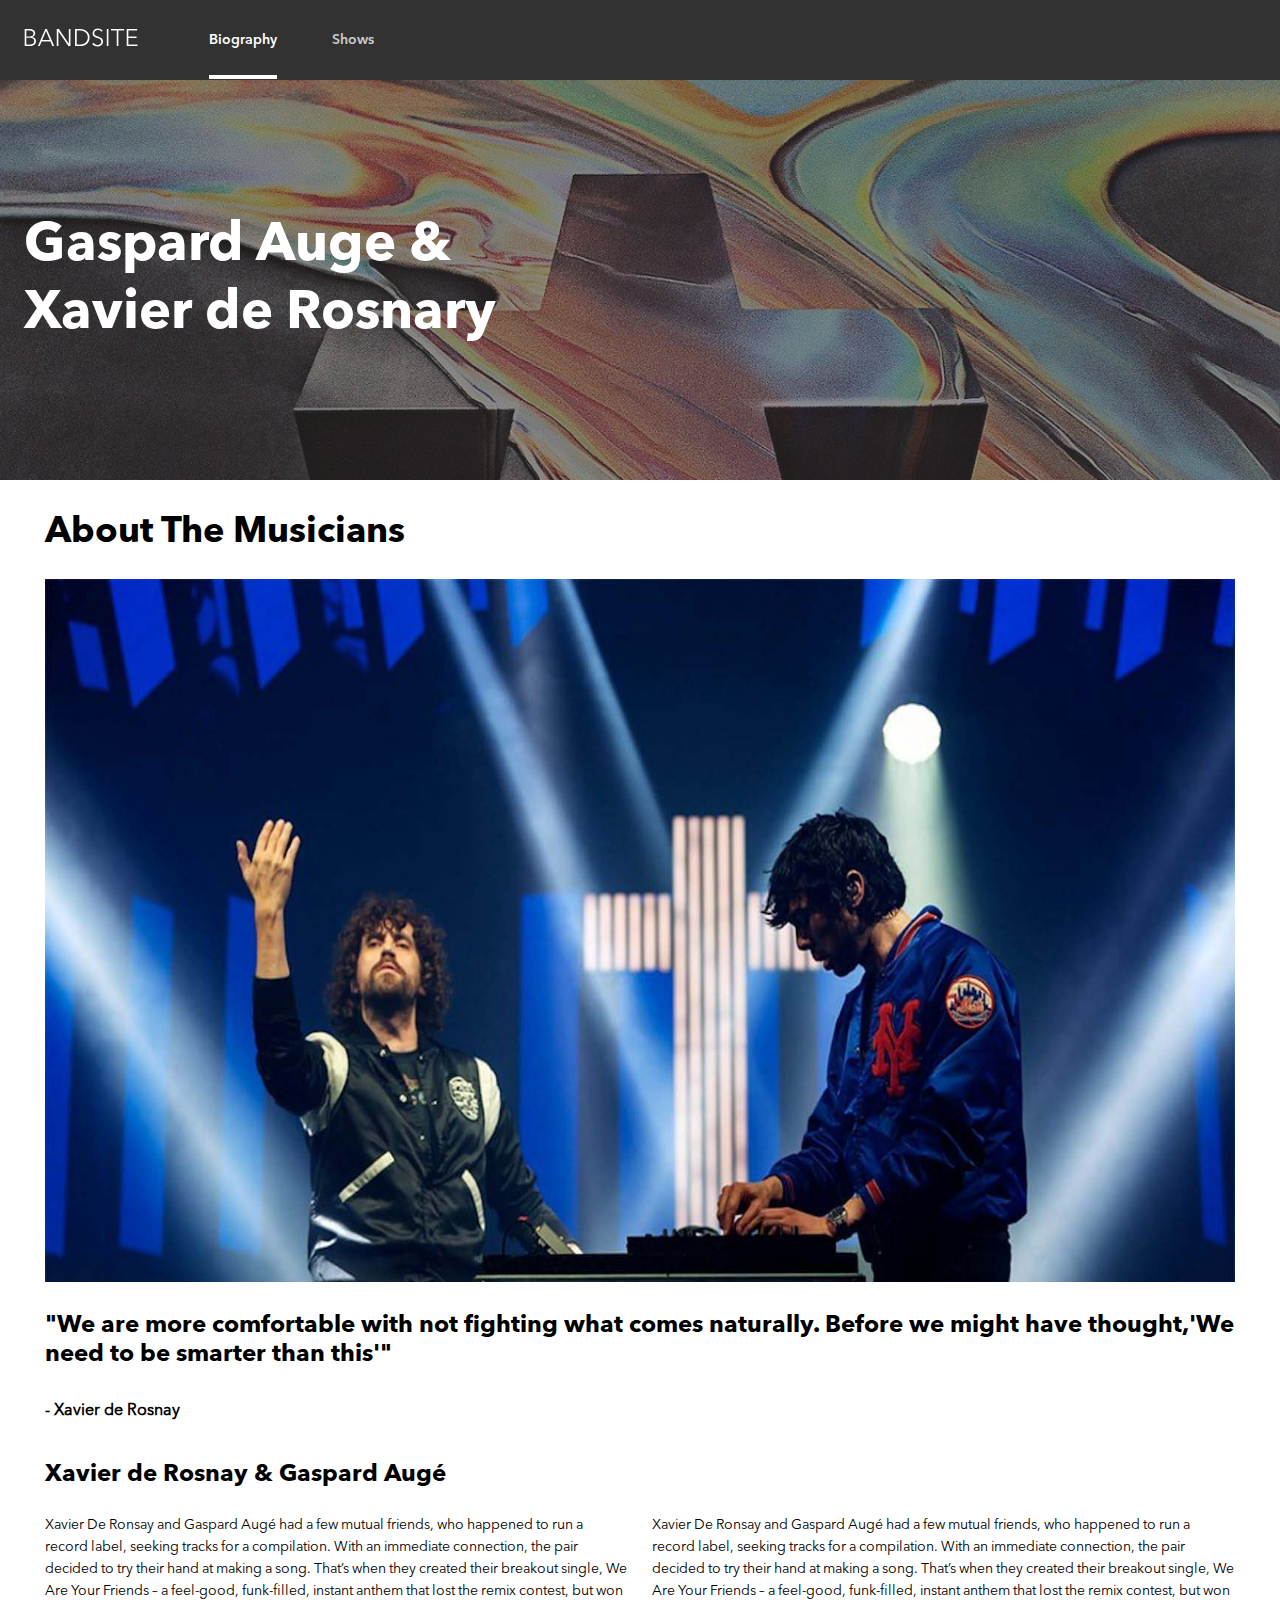
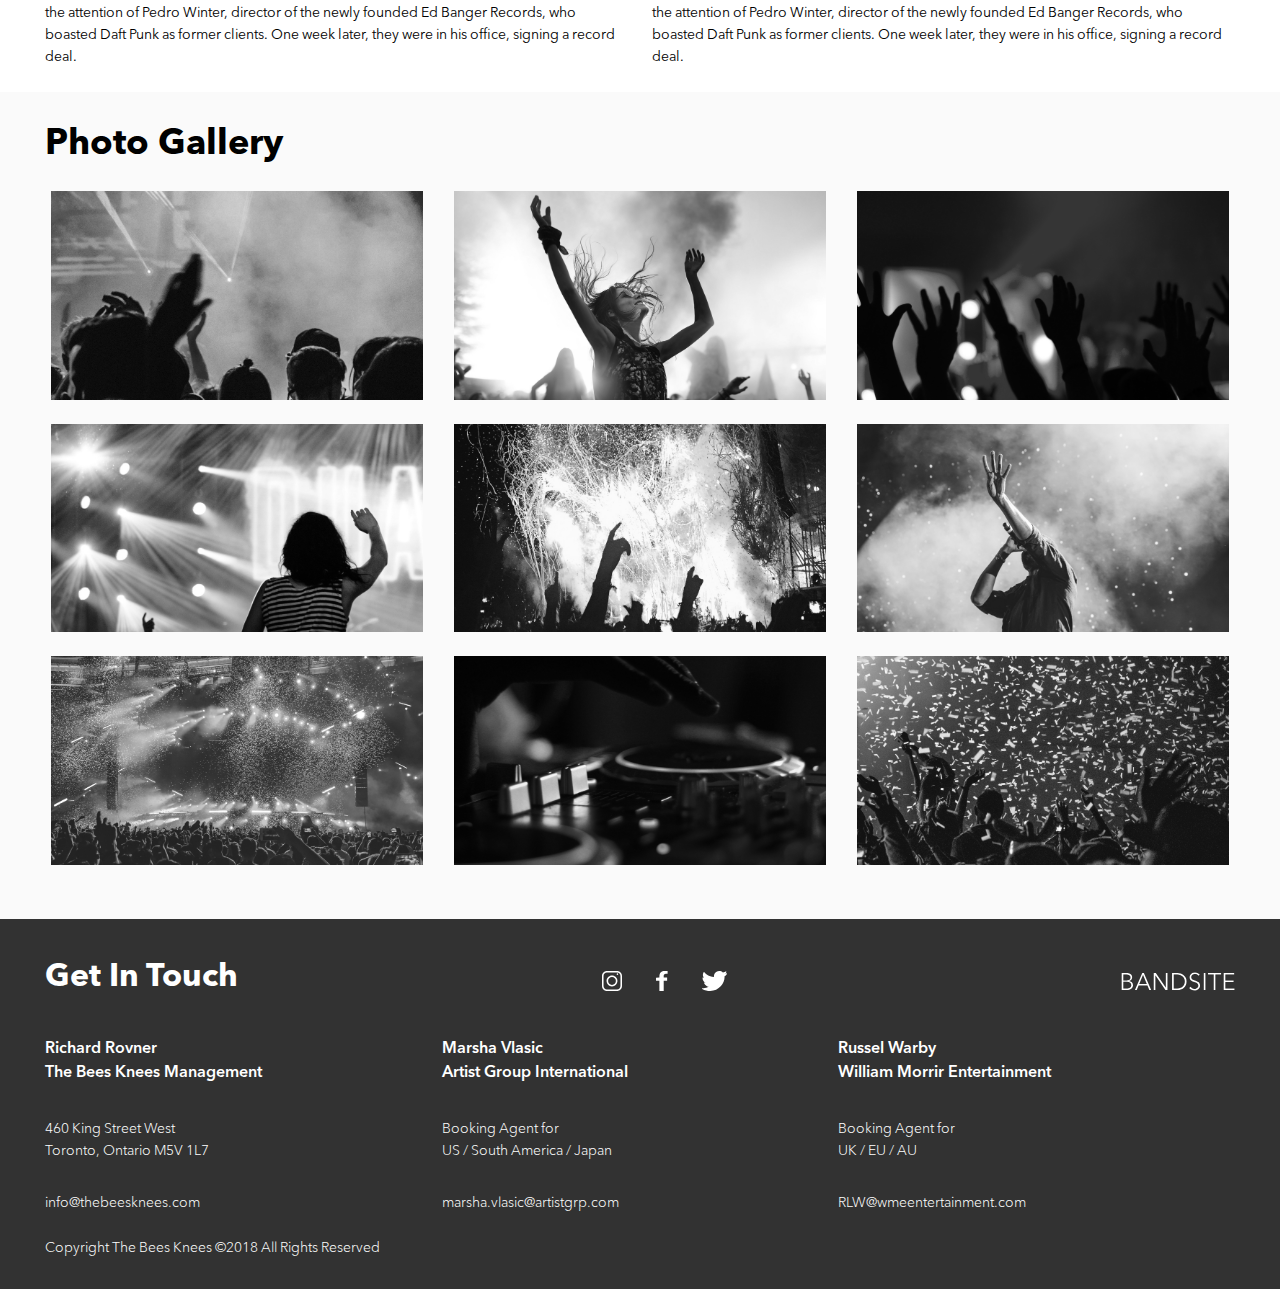
==== BandSite-Package-Sprint-2/index.html @ f749eb0c "re-organize project folder" ====
<!DOCTYPE html>
<html lang="en">

<head>
    <meta charset="UTF-8">
    <meta name="viewport" content="width=device-width, initial-scale=1.0">
    <link rel="stylesheet" href="./styles/main.css">
    <title>BANDSITE</title>
</head>

<body>

    <header>
        <div class="nav-bar">
            <div class="nav-bar__logo">
                <a href="index.html"><img src="./assets/logos/bandsite-logo.svg" alt="logo"></a>
            </div>

            <div class="nav-bar__menu">
                <ul class="nav-bar__list">
                    <li><a class="current" href="#">Biography</a></li>
                    <li><a href="#"><span class=nav-bar__list--grey>Shows</span></a></li>
                </ul>
            </div>
        </div>
    </header>

    <div class="hero">
        <div class="hero__text">
            <h2>Gaspard Auge & Xavier de Rosnary</h2>
        </div>
    </div>

    <article>
        <div class="article-container">
            <div class="article-container__title">
                <h2>About The Musicians</h2>
            </div>

            <div class="article-box">
                <div class="article-container__img">
                    <img src="./assets/images/concert-2-resize.jpg" alt="concert-2">
                </div>

                <div class="article-container__text">
                    <p>"We are more comfortable with not fighting what comes naturally. Before we might have thought,'We need to be smarter than this'"</p>
                </div>

                <div class="article-container__sign">
                    <p>- Xavier de Rosnay</p>
                </div>

                <div class="article-container__subtitle">
                    <p>Xavier de Rosnay & Gaspard Augé</p>
                </div>

                <div class="article-container2">
                    <div class="article-container__text1">
                        <p>Xavier De Ronsay and Gaspard Augé had a few mutual friends, who happened to run a record label, seeking tracks for a compilation. With an immediate connection, the pair decided to try their hand at making a song. That’s when they
                            created their breakout single, We Are Your Friends – a feel-good, funk-ﬁlled, instant anthem that lost the remix contest, but won the attention of Pedro Winter, director of the newly founded Ed Banger Records, who boasted Daft
                            Punk as former clients. One week later, they were in his ofﬁce, signing a record deal.
                        </p>
                    </div>

                    <div class="article-container__text2">
                        <p>Xavier De Ronsay and Gaspard Augé had a few mutual friends, who happened to run a record label, seeking tracks for a compilation. With an immediate connection, the pair decided to try their hand at making a song. That’s when they
                            created their breakout single, We Are Your Friends – a feel-good, funk-ﬁlled, instant anthem that lost the remix contest, but won the attention of Pedro Winter, director of the newly founded Ed Banger Records, who boasted Daft
                            Punk as former clients. One week later, they were in his ofﬁce, signing a record deal.
                        </p>
                    </div>
                </div>
            </div>
        </div>
    </article>

    <article class="photo-gallery">
        <div class="photo-gallery-container">
            <div class="photo-gallery__title">
                <h2>Photo Gallery</h2>
            </div>
            <div class="photo-gallery-container2">
                <img src="./assets/images/Photo-gallery-1.jpg" alt="1">
                <img src="./assets/images/Photo-gallery-2.jpg" alt="2">
                <img src="./assets/images/Photo-gallery-3.jpg" alt="3">
                <img src="./assets/images/Photo-gallery-4.jpg" alt="4">
                <img src="./assets/images/Photo-gallery-5.jpg" alt="5">
                <img src="./assets/images/Photo-gallery-6.jpg" alt="6">
                <img src="./assets/images/Photo-gallery-7.jpg" alt="7">
                <img src="./assets/images/Photo-gallery-8.jpg" alt="8">
                <div class="photo-gallery__img09">
                    <img src="./assets/images/Photo-gallery-9.jpg" alt="9">
                </div>
            </div>
        </div>
    </article>

    <footer>
        <div class="footer-container">
            <div class="footer-container1">
                <div class="footer-title">
                    <h1>Get In Touch</h1>
                </div>

                <div class="social-ico">
                    <img src="./assets/icons/SVG/Icon-instagram.svg" alt="instagram-icon">
                    <img src="./assets/icons/SVG/Icon-facebook.svg" alt="facebook-icon">
                    <img src="./assets/icons/SVG/Icon-twitter.svg" alt="twitter-icon">
                </div>

                <div class="footerLogo">
                    <img src="./assets/logos/bandsite-logo.svg" alt="logo">
                </div>
            </div>

            <div class="footer-container2">
                <div class="card">
                    <div class="card__name">
                        <h5>Richard Rovner</h5>
                        <h5>The Bees Knees Management</h5>
                    </div>
                    <div class="card__address">
                        <p>460 King Street West</p>
                        <p>Toronto, Ontario M5V 1L7</p>
                    </div>
                    <div class="email">
                        <a href="mailto:info@thebeesknees.com">info@thebeesknees.com</a>
                    </div>
                </div>

                <div class="card">
                    <div class="card__name">
                        <h5>Marsha Vlasic</h5>
                        <h5>Artist Group International</h5>
                    </div>
                    <div class="card__address">
                        <p>Booking Agent for</p>
                        <p>US / South America / Japan</p>
                    </div>
                    <div class="email">
                        <a href="mailto:marsha.vlasic@artistgrp.com">marsha.vlasic@artistgrp.com</a>
                    </div>
                </div>

                <div class="card">
                    <div class="card__name">
                        <h5>Russel Warby</h5>
                        <h5>William Morrir Entertainment</h5>
                    </div>
                    <div class="card__address">
                        <p>Booking Agent for</p>
                        <p>UK / EU / AU</p>
                    </div>
                    <div class="email">
                        <a href="mailto:RLW@wmeentertainment.com">RLW@wmeentertainment.com</a>
                    </div>
                </div>
            </div>

            <section class="copyright">
                <p>Copyright The Bees Knees &copy;2018 All Rights Reserved</p>
            </section>

        </div>
    </footer>

</body>

</html>
---- BandSite-Package-Sprint-2/styles/main.css ----
Html,
body {
  Margin: 0;
  padding: 0;
  Box-sizing: border-box;
}

*,
*:before,
*:after {
  Box-sizing: inherit;
}

p,
h1,
h2,
h3,
h5,
ul {
  padding: 0;
  margin: 0;
}

li {
  padding: 0;
  margin: 0;
  list-style-type: none;
}

.current {
  border-bottom: 4px solid #ffffff;
}

body {
  font-family: avenir next regular;
  font-size: 16px;
}

a {
  text-decoration: none;
  color: #ffffff;
  font-size: 0.8125rem;
  font-family: avenir next light;
}

@font-face {
  font-family: "avenir next regular";
  src: url("../assets/fonts/AvenirNextProLT/Linotype - AvenirNextLTPro-Regular.otf");
}

@font-face {
  font-family: "avenir next demi bold";
  src: url("../assets/fonts/AvenirNextProLT/Linotype - AvenirNextLTPro-Demi.otf");
}

@font-face {
  font-family: "avenir next bold";
  src: url("../assets/fonts/AvenirNextProLT/Linotype - AvenirNextLTPro-Bold.otf");
}

@font-face {
  font-family: "avenir next light";
  src: url("../assets/fonts/AvenirNextProLT/Linotype - AvenirNextLTPro-Light.otf");
}

.nav-bar {
  width: 100%;
  height: 5rem;
  background-color: #323232;
  display: -webkit-box;
  display: -ms-flexbox;
  display: flex;
  -webkit-box-orient: vertical;
  -webkit-box-direction: normal;
      -ms-flex-direction: column;
          flex-direction: column;
}

.nav-bar__logo {
  width: 100%;
  display: -webkit-box;
  display: -ms-flexbox;
  display: flex;
  -webkit-box-pack: center;
      -ms-flex-pack: center;
          justify-content: center;
  padding: 1rem;
}

.nav-bar__list {
  display: -webkit-box;
  display: -ms-flexbox;
  display: flex;
  -ms-flex-pack: distribute;
      justify-content: space-around;
}

.nav-bar__list--grey {
  color: #cccccb;
}

.nav-bar__list a {
  text-decoration: none;
  color: #ffffff;
  font-family: avenir next demi bold;
  font-size: 0.8125rem;
  padding-bottom: 0.4375rem;
  padding-left: 3.4375rem;
  padding-right: 3.4375rem;
}

@media (min-width: 768px) {
  .nav-bar {
    -webkit-box-orient: horizontal;
    -webkit-box-direction: normal;
        -ms-flex-direction: row;
            flex-direction: row;
  }
  .nav-bar__logo {
    width: auto;
    height: auto;
    -webkit-box-align: center;
        -ms-flex-align: center;
            align-items: center;
    padding-left: 1.5rem;
  }
  .nav-bar__menu {
    display: -webkit-box;
    display: -ms-flexbox;
    display: flex;
    -webkit-box-align: center;
        -ms-flex-align: center;
            align-items: center;
  }
  .nav-bar__list {
    -webkit-box-pack: justify;
        -ms-flex-pack: justify;
            justify-content: space-between;
  }
  .nav-bar__list a {
    padding-left: 0;
    padding-right: 0;
    margin-left: 3.4375rem;
    padding-bottom: 1.75rem;
    font-size: 0.875rem;
  }
}

@media (min-width: 1440px) {
  .nav-bar__logo {
    padding-left: 11.25rem;
  }
  .nav-bar__list a {
    margin-left: 3.5rem;
  }
}

.hero {
  height: 47vh;
  background: -webkit-gradient(linear, left top, left bottom, from(rgba(50, 50, 50, 0.5))), url(../../assets/images/concert-1.jpg) no-repeat;
  background: linear-gradient(rgba(50, 50, 50, 0.5)), url(../../assets/images/concert-1.jpg) no-repeat;
  background-size: cover;
  display: -webkit-box;
  display: -ms-flexbox;
  display: flex;
  -webkit-box-align: center;
      -ms-flex-align: center;
          align-items: center;
}

.hero__text {
  color: #ffffff;
  font-family: avenir next bold;
  width: 13.125rem;
  padding-left: 1rem;
  font-size: 0.875rem;
  line-height: 2rem;
}

@media (min-width: 768px) {
  .hero {
    height: 25rem;
  }
  .hero__text {
    width: 37.5rem;
    font-size: 2.25rem;
    font-family: avenir next bold;
    line-height: 4.25rem;
    padding-left: 1.5rem;
  }
}

@media (min-width: 1440px) {
  .hero {
    height: 41.875rem;
  }
  .hero__text {
    width: 43.75rem;
    padding-left: 11.25rem;
  }
}

.article-container {
  width: 90%;
  margin-left: auto;
  margin-right: auto;
}

.article-container__title {
  padding-top: 2rem;
}

.article-container__title h2 {
  font-size: 1.5rem;
  font-family: avenir next bold;
}

.article-container__img img {
  width: 100%;
  padding: 1.5rem 0;
}

.article-container__text {
  padding-bottom: 2rem;
  font-family: avenir next demi bold;
}

.article-container__sign {
  padding-bottom: 2.5rem;
  font-weight: bold;
  font-size: 0.8125rem;
}

.article-container__subtitle {
  font-size: 0.875rem;
  font-family: avenir next demi bold;
}

.article-container__text1 {
  font-size: 0.8125rem;
  padding: 1.5rem 0;
}

.article-container__text2 {
  font-size: 0.8125rem;
  padding-bottom: 2.5rem;
}

@media (min-width: 768px) {
  .article-container {
    width: 93%;
  }
  .article-container__title h2 {
    font-size: 2.25rem;
    font-family: avenir next bold;
  }
  .article-container__text p {
    font-size: 1.5rem;
    font-family: avenir next bold;
  }
  .article-container__sign {
    font-size: 1rem;
  }
  .article-container__subtitle {
    font-size: 1.5rem;
    font-family: avenir next bold;
  }
  .article-container__text1 {
    font-size: 0.875rem;
    line-height: 1.375rem;
    padding-right: 1.5rem;
  }
  .article-container__text2 {
    font-size: 0.875rem;
    padding: 1.5rem 0;
    line-height: 1.375rem;
  }
  .article-container2 {
    display: -webkit-box;
    display: -ms-flexbox;
    display: flex;
    -webkit-box-pack: space-evenly;
        -ms-flex-pack: space-evenly;
            justify-content: space-evenly;
  }
}

@media (min-width: 1440px) {
  .article-container {
    width: 75%;
  }
  .article-container__title {
    padding-top: 3rem;
  }
  .article-container__title h2 {
    font-size: 2.25rem;
    font-family: avenir next bold;
  }
  .article-container__img img {
    height: 34.375rem;
    padding: 3rem 0;
  }
  .article-container__text p {
    font-size: 1.5rem;
    font-family: avenir next bold;
    line-height: 2rem;
    padding-bottom: 2.5rem;
  }
  .article-container__sign {
    padding-bottom: 3.5rem;
  }
  .article-container__text1 {
    font-size: 0.875rem;
    line-height: 1.375rem;
    padding-right: 2.5rem;
    padding-top: 2rem;
    padding-bottom: 3rem;
  }
  .article-container__text2 {
    font-size: 0.875rem;
    line-height: 1.375rem;
    padding-top: 2rem;
    padding-bottom: 3rem;
  }
  .article-container .article-box {
    width: 81%;
    margin-left: auto;
    margin-right: auto;
  }
}

.photo-gallery {
  background-color: #fafafa;
}

.photo-gallery__title {
  padding-top: 2rem;
  padding-bottom: 1.5rem;
  font-family: avenir next bold;
}

.photo-gallery__img09 {
  padding-bottom: 1.5rem;
}

.photo-gallery-container {
  width: 90%;
  margin-left: auto;
  margin-right: auto;
}

.photo-gallery-container img {
  width: 100%;
  padding-bottom: 1rem;
  -webkit-filter: grayscale(100%);
          filter: grayscale(100%);
}

.photo-gallery-container img:hover {
  -webkit-filter: grayscale(0);
          filter: grayscale(0);
  border: 1px solid white;
}

@media (min-width: 768px) {
  .photo-gallery__title {
    font-size: 1.5rem;
    font-family: avenir next bold;
  }
  .photo-gallery img {
    width: 30vw;
    height: 30%;
    padding-bottom: 1.5rem;
    padding-right: 0.375rem;
    padding-left: 0.375rem;
  }
  .photo-gallery__img09 {
    width: 30vw;
    height: 30%;
  }
  .photo-gallery-container {
    width: 93%;
  }
  .photo-gallery-container2 {
    display: -webkit-box;
    display: -ms-flexbox;
    display: flex;
    -ms-flex-wrap: wrap;
        flex-wrap: wrap;
    -webkit-box-pack: justify;
        -ms-flex-pack: justify;
            justify-content: space-between;
  }
}

@media (min-width: 1440px) {
  .photo-gallery-container {
    width: 75%;
  }
  .photo-gallery__title {
    padding-top: 3rem;
    padding-bottom: 4rem;
    font-size: 1.5rem;
    font-family: avenir next bold;
  }
  .photo-gallery img {
    width: 24.4vw;
    padding-bottom: 1.5rem;
  }
  .photo-gallery__img09 {
    width: 24.4vw;
  }
  .photo-gallery-container2 {
    display: -webkit-box;
    display: -ms-flexbox;
    display: flex;
    -ms-flex-wrap: wrap;
        flex-wrap: wrap;
    -webkit-box-pack: justify;
        -ms-flex-pack: justify;
            justify-content: space-between;
  }
}

footer {
  width: 100%;
  background-color: #323232;
  color: #ffffff;
}

.footer-container {
  width: 90%;
  margin: 0 auto;
}

.footer-container p {
  font-size: 0.8125rem;
  font-family: avenir next light;
}

.footer-title {
  padding-top: 2.5rem;
  font-family: avenir next bold;
}

.social-ico {
  padding: 1.5625rem 0;
}

.social-ico img {
  padding-right: 1.875rem;
}

.card {
  width: 100%;
  height: 9.375rem;
  display: -webkit-box;
  display: -ms-flexbox;
  display: flex;
  -webkit-box-orient: vertical;
  -webkit-box-direction: normal;
      -ms-flex-direction: column;
          flex-direction: column;
  -webkit-box-pack: justify;
      -ms-flex-pack: justify;
          justify-content: space-between;
  line-height: 1.125rem;
  padding-bottom: 1.5625rem;
}

.card h5 {
  font-size: 0.875rem;
  line-height: 1.375rem;
  font-family: avenir next demi bold;
}

.copyright {
  width: 70%;
  padding-bottom: 1.875rem;
  line-height: 1.25rem;
}

.footerLogo {
  display: none;
}

@media (min-width: 768px) {
  .footer-container {
    width: 93%;
  }
  .footer-container p {
    font-size: 0.875rem;
    line-height: 1.375rem;
  }
  .footer-container a {
    font-size: 0.875rem;
  }
  .footer-container1 {
    display: -webkit-box;
    display: -ms-flexbox;
    display: flex;
    -webkit-box-pack: justify;
        -ms-flex-pack: justify;
            justify-content: space-between;
    padding-bottom: 2.5rem;
    -webkit-box-align: end;
        -ms-flex-align: end;
            align-items: flex-end;
  }
  .footer-container1 .footer-title {
    font-size: 1rem;
    font-family: avenir next bold;
  }
  .footer-container1 .social-ico {
    padding: 0 0.625rem;
  }
  .footer-container2 {
    display: -webkit-box;
    display: -ms-flexbox;
    display: flex;
    -webkit-box-pack: justify;
        -ms-flex-pack: justify;
            justify-content: space-between;
  }
  .footerLogo {
    display: block;
  }
  .card {
    height: 12.5rem;
  }
  .card h5 {
    font-size: 1rem;
    line-height: 1.5rem;
  }
}

@media (min-width: 1440px) {
  .footer-container {
    width: 75%;
  }
  .footer-container1 {
    -webkit-box-pack: start;
        -ms-flex-pack: start;
            justify-content: flex-start;
    padding-bottom: 2.5rem;
  }
  .footer-container1 .footerLogo {
    margin: 0 0 0 auto;
  }
  .footer-container1 .footer-title {
    padding-top: 3rem;
    padding-right: 100px;
    font-size: 1rem;
    font-family: avenir next bold;
  }
  .footer-container2 {
    display: -webkit-box;
    display: -ms-flexbox;
    display: flex;
    width: 80%;
  }
  .footer-container2 p {
    font-family: avenir next light;
  }
  .footer-container2 .card {
    height: 11.25rem;
  }
}

.sp-hero {
  height: 90vh;
  background: -webkit-gradient(linear, left top, left bottom, from(rgba(50, 50, 50, 0.5))), url(../../assets/images/showPageImg.jpg) no-repeat;
  background: linear-gradient(rgba(50, 50, 50, 0.5)), url(../../assets/images/showPageImg.jpg) no-repeat;
  background-size: cover;
  display: -webkit-box;
  display: -ms-flexbox;
  display: flex;
}

.sp-hero__text {
  color: #ffffff;
  font-family: avenir next bold;
  width: 13.125rem;
  padding-left: 1rem;
  font-size: 1rem;
  line-height: 2rem;
}

.sp-hero__text--title {
  font-family: avenir next regular;
  padding-top: 64px;
}

@media (min-width: 768px) {
  .sp-hero {
    height: 25rem;
  }
  .sp-hero__text {
    width: 37.5rem;
    font-size: 2.25rem;
    font-family: avenir next bold;
    line-height: 4.25rem;
    padding-left: 1.5rem;
  }
}

@media (min-width: 1440px) {
  .sp-hero {
    height: 41.875rem;
  }
  .sp-hero__text {
    width: 43.75rem;
    padding-left: 11.25rem;
  }
}

.show-tickets-container {
  width: 90%;
  margin: 0 auto;
}

.show-tickets-container .buy-tickets__shows {
  padding-top: 32px;
  padding-bottom: 40px;
  font-size: 2rem;
  font-family: avenir next bold;
}

.show-tickets-container .buy-tickets__date, .show-tickets-container .buy-tickets__name, .show-tickets-container .buy-tickets__location {
  padding-bottom: 16px;
  color: #AFAFAF;
  font-weight: 600;
}

.show-tickets-container .buy-tickets__date1 {
  padding-bottom: 24px;
  font-family: avenir next demi bold;
}

.show-tickets-container .buy-tickets__name1 {
  padding-bottom: 24px;
}

.show-tickets-container .buy-tickets__location1 {
  padding-bottom: 32px;
}

.show-tickets-container .buy-tickets__button {
  width: 100%;
  height: 48px;
  background-color: #323232;
  color: #ffffff;
  border: none;
  margin-bottom: 16px;
  border-radius: 10px;
  font-size: 1rem;
}
/*# sourceMappingURL=main.css.map */
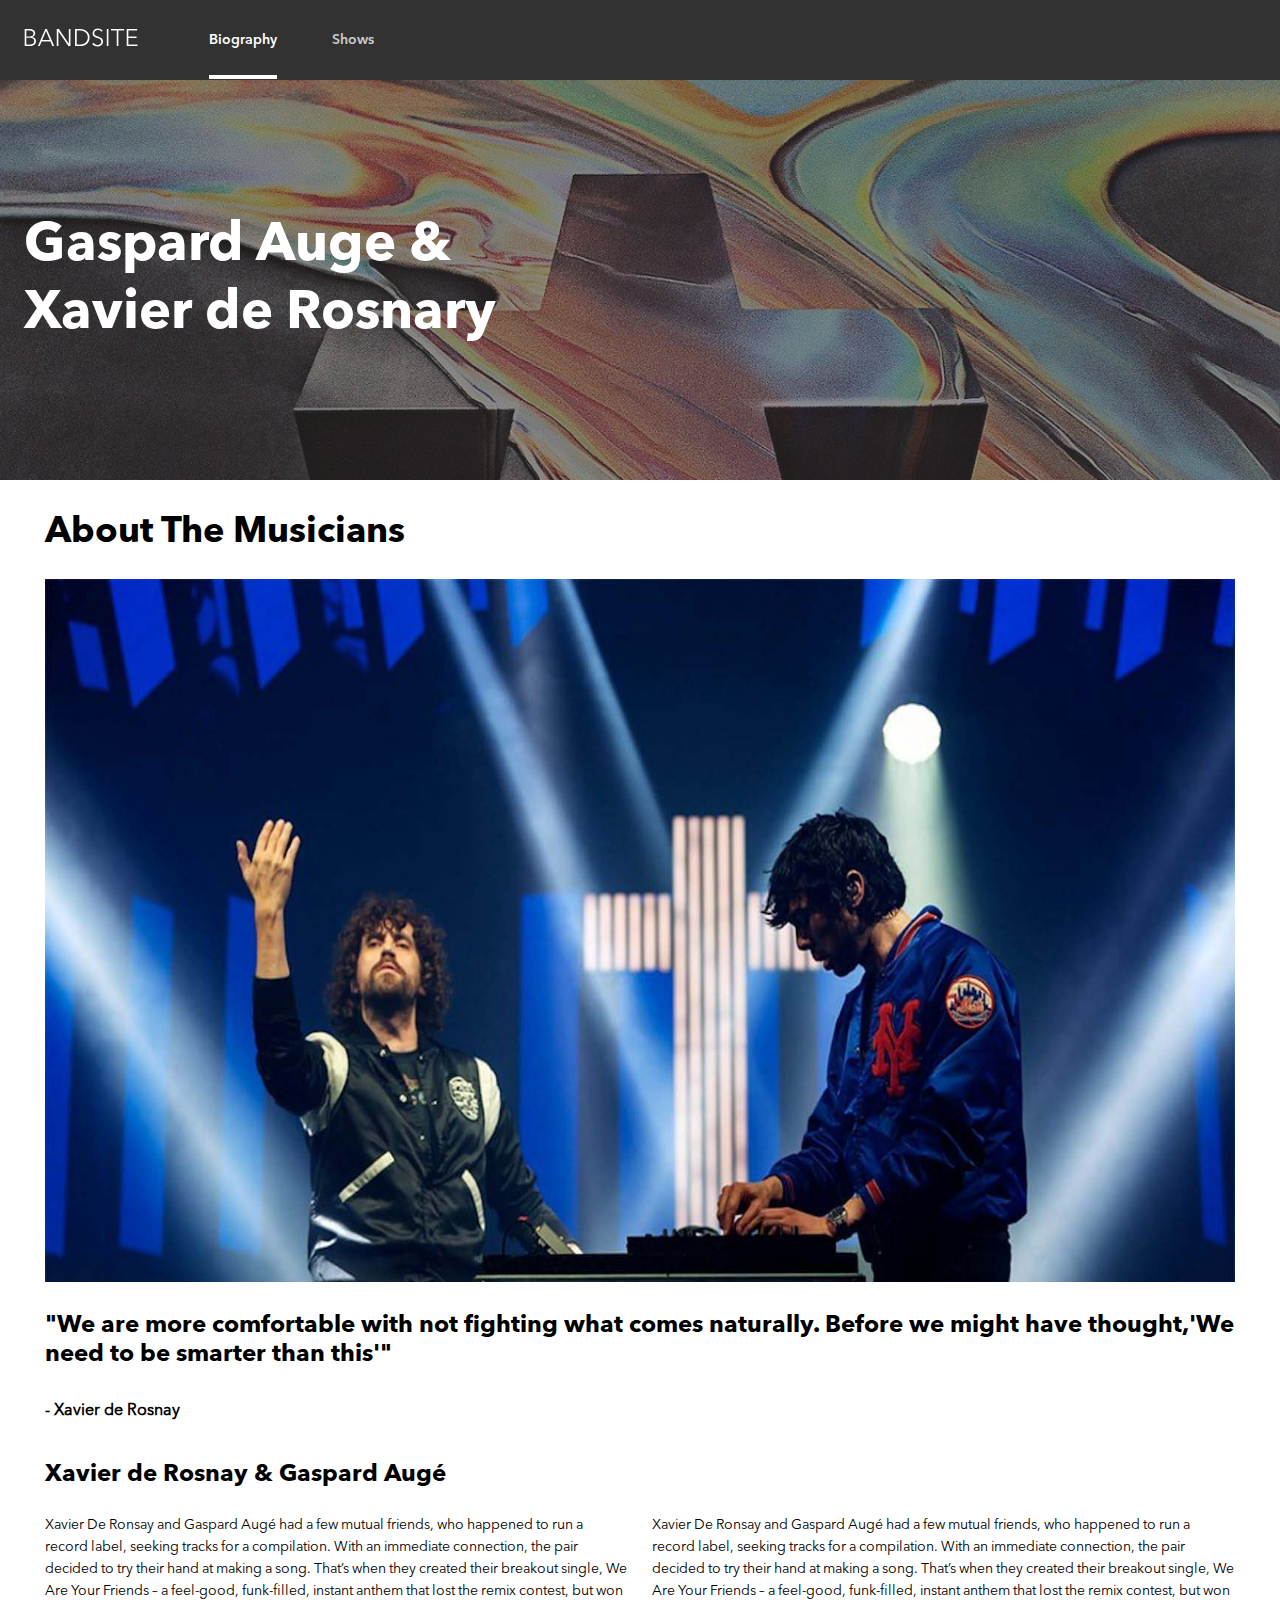
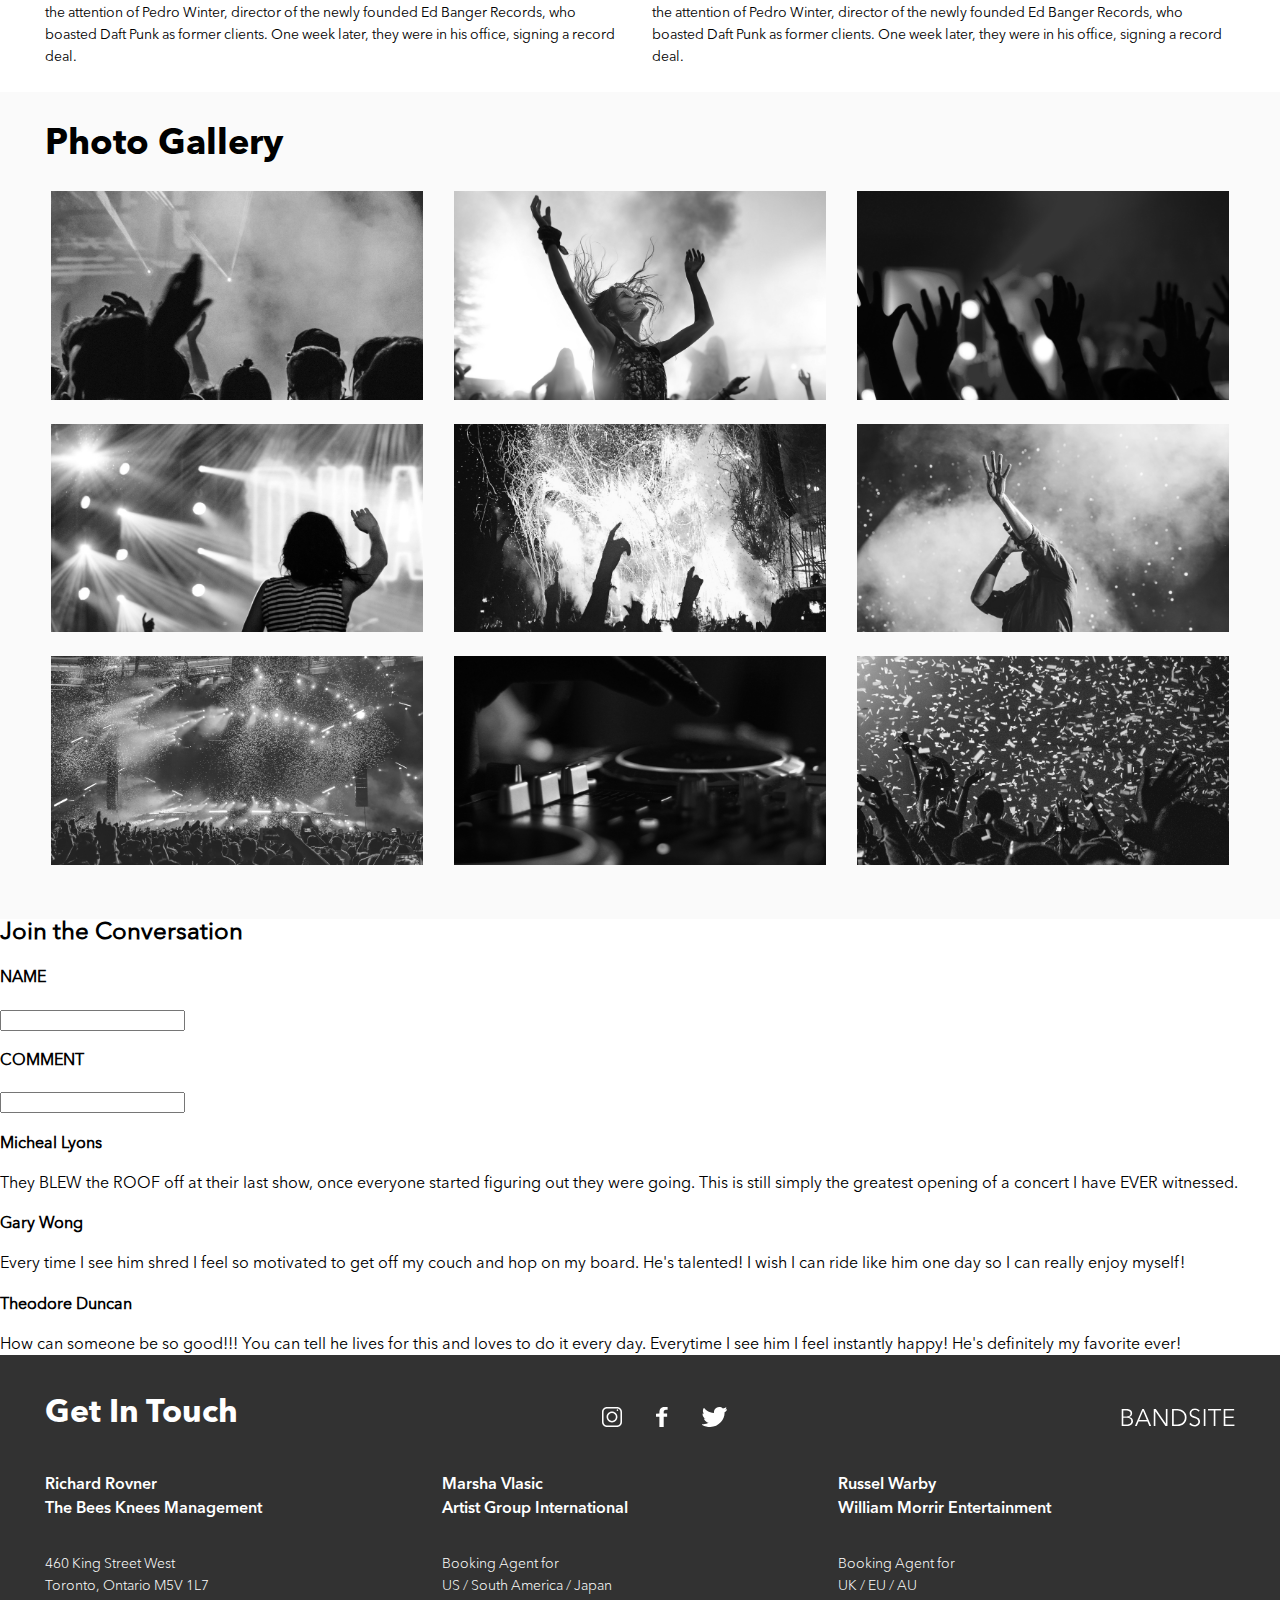
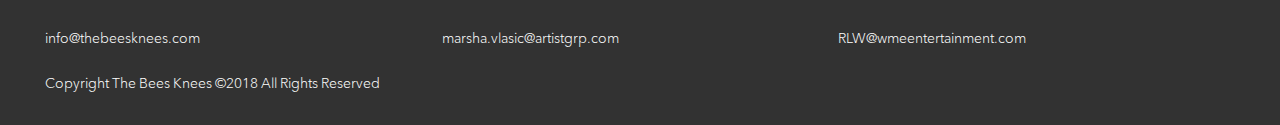
==== commit df31c42c: "javascript updates" ====
--- a/BandSite-Package-Sprint-2/index.html
+++ b/BandSite-Package-Sprint-2/index.html
@@ -94,6 +94,8 @@
         </div>
     </article>
 
+    <div class="comment"></div>
+
     <footer>
         <div class="footer-container">
             <div class="footer-container1">
@@ -163,6 +165,8 @@
         </div>
     </footer>
 
+    <script src="./scripts/buildBioPage.js"></script>
+
 </body>
 
 </html>--- a/BandSite-Package-Sprint-2/styles/main.css
+++ b/BandSite-Package-Sprint-2/styles/main.css
@@ -104,7 +104,7 @@
   color: #ffffff;
   font-family: avenir next demi bold;
   font-size: 0.8125rem;
-  padding-bottom: 0.4375rem;
+  padding-bottom: 0.1875rem;
   padding-left: 3.4375rem;
   padding-right: 3.4375rem;
 }
@@ -575,12 +575,17 @@
   display: -webkit-box;
   display: -ms-flexbox;
   display: flex;
+  -webkit-box-orient: vertical;
+  -webkit-box-direction: normal;
+      -ms-flex-direction: column;
+          flex-direction: column;
 }
 
 .sp-hero__text {
   color: #ffffff;
   font-family: avenir next bold;
   width: 13.125rem;
+  height: 30vh;
   padding-left: 1rem;
   font-size: 1rem;
   line-height: 2rem;
@@ -589,6 +594,12 @@
 .sp-hero__text--title {
   font-family: avenir next regular;
   padding-top: 64px;
+}
+
+.musicPlayer {
+  width: 80%;
+  margin: 0 auto;
+  height: 100px;
 }
 
 @media (min-width: 768px) {
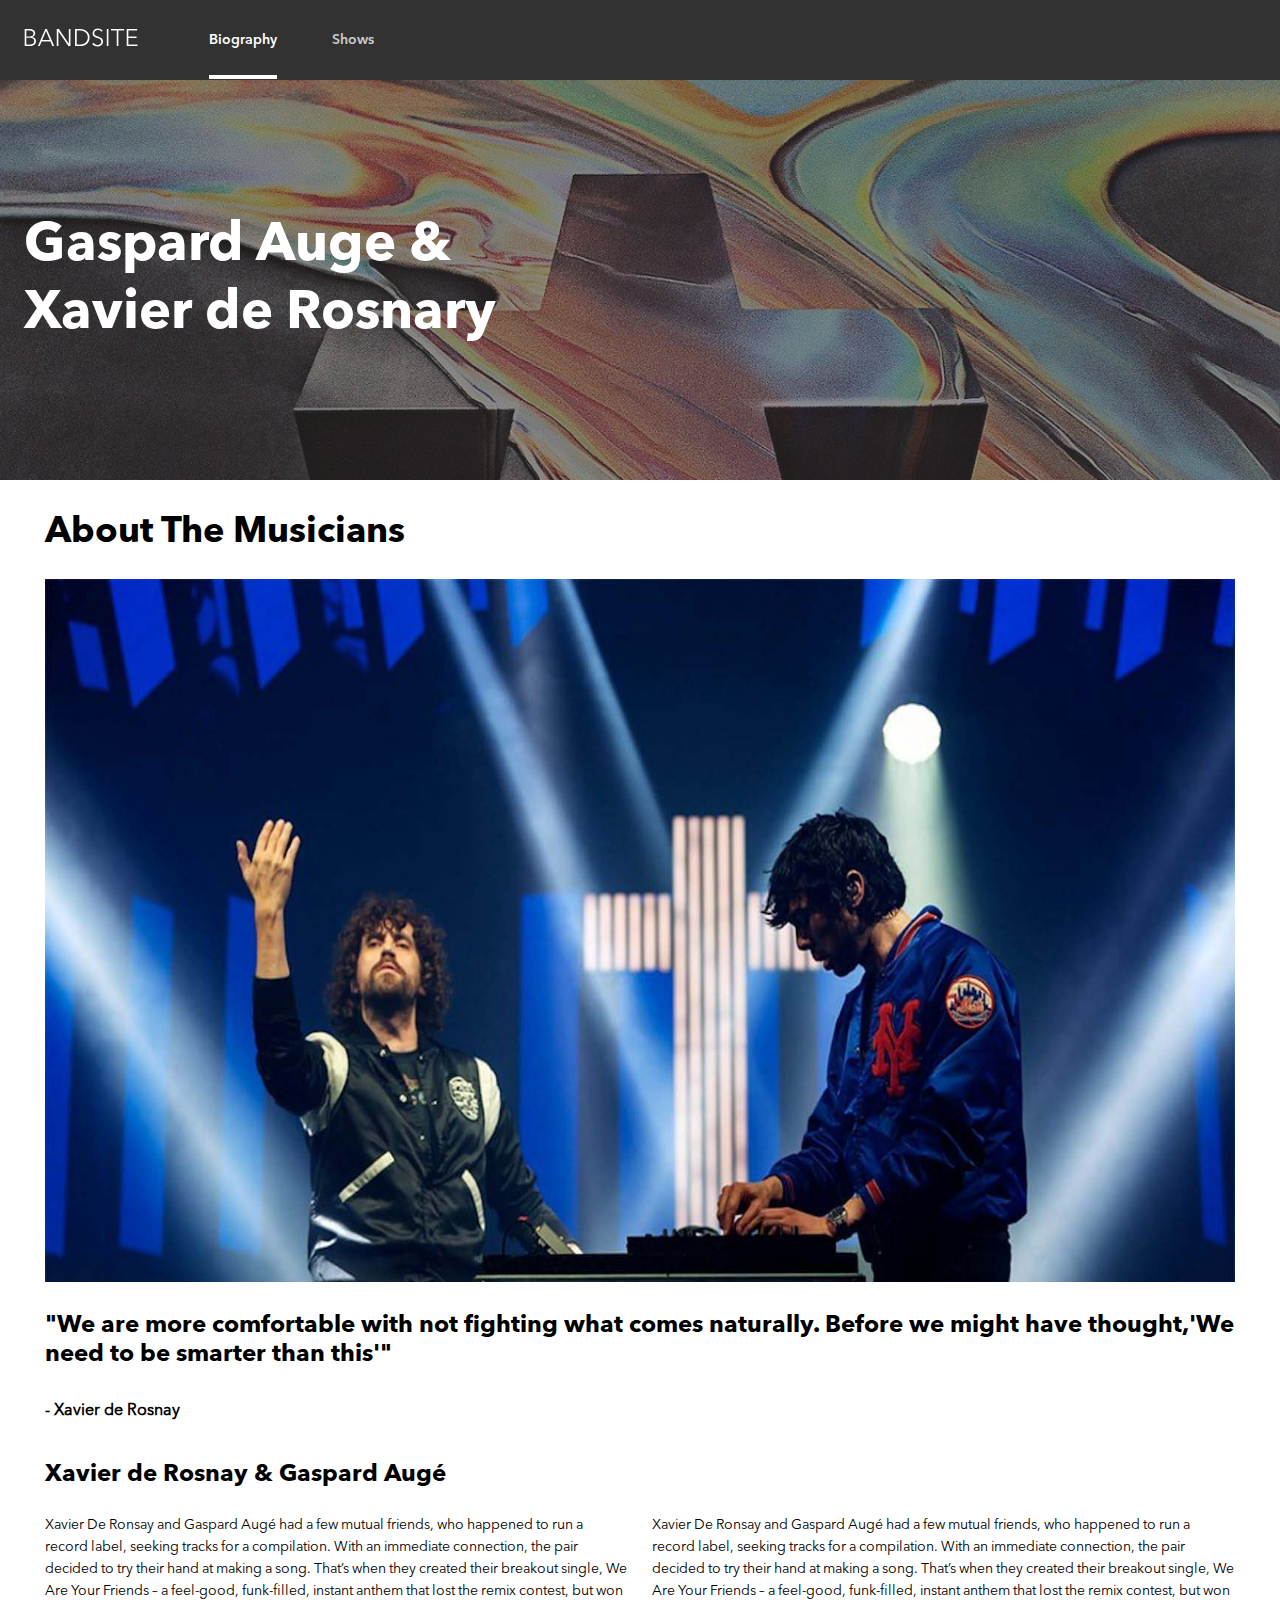
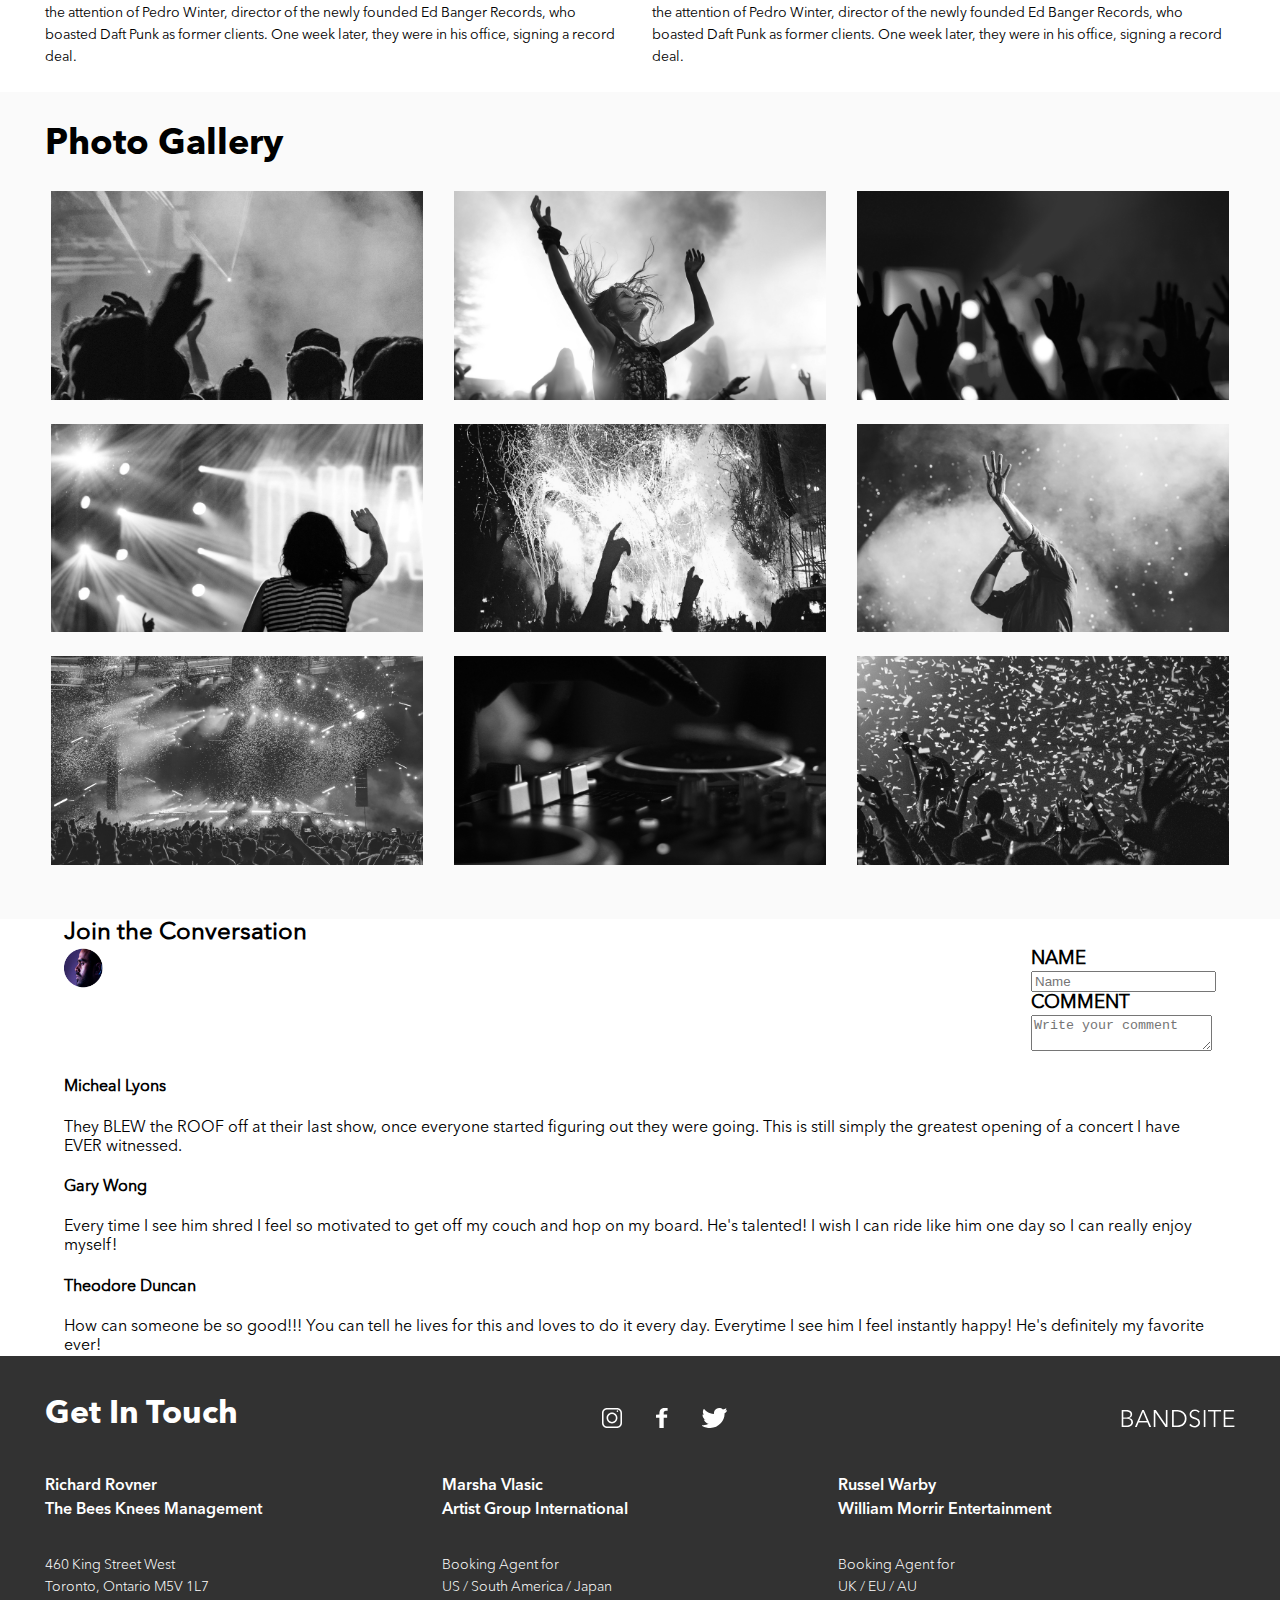
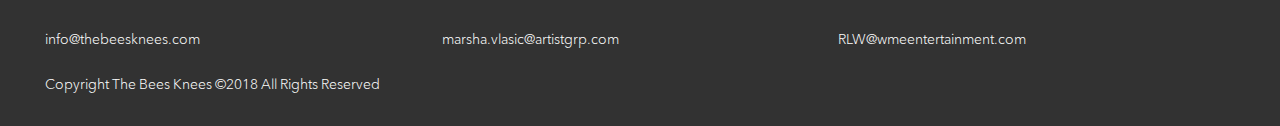
==== commit 9bbf5c96: "change landing page comment section first part to HTML format * add commentSection.scss * correct '_" ====
--- a/BandSite-Package-Sprint-2/index.html
+++ b/BandSite-Package-Sprint-2/index.html
@@ -94,7 +94,21 @@
         </div>
     </article>
 
-    <div class="comment"></div>
+    <div class="comment">
+        <h2>Join the Conversation</h2>
+        <div class="comment-container">
+            <div class="userImg">
+                <img src="./assets/images/userico.png" alt="userico">
+            </div>
+
+            <form class="liveCommentForm">
+                <h3>NAME</h3>
+                <input type="text" id="liveCommentForm-name-input" class="liveCommentForm__name" placeholder="Name" name="Name" />
+                <h3>COMMENT</h3>
+                <textarea type="text" id="liveCommentForm-input" class="liveCommentForm__input" placeholder="Write your comment"></textarea>
+            </form>
+        </div>
+    </div>
 
     <footer>
         <div class="footer-container">
--- a/BandSite-Package-Sprint-2/styles/main.css
+++ b/BandSite-Package-Sprint-2/styles/main.css
@@ -420,6 +420,24 @@
         -ms-flex-pack: justify;
             justify-content: space-between;
   }
+}
+
+.comment {
+  width: 90%;
+  margin: 0 auto;
+}
+
+.comment .userImg img {
+  width: 40px;
+}
+
+.comment .comment-container {
+  display: -webkit-box;
+  display: -ms-flexbox;
+  display: flex;
+  -webkit-box-pack: justify;
+      -ms-flex-pack: justify;
+          justify-content: space-between;
 }
 
 footer {
@@ -568,50 +586,57 @@
 }
 
 .sp-hero {
-  height: 90vh;
+  height: 472px;
   background: -webkit-gradient(linear, left top, left bottom, from(rgba(50, 50, 50, 0.5))), url(../../assets/images/showPageImg.jpg) no-repeat;
   background: linear-gradient(rgba(50, 50, 50, 0.5)), url(../../assets/images/showPageImg.jpg) no-repeat;
   background-size: cover;
   display: -webkit-box;
   display: -ms-flexbox;
   display: flex;
-  -webkit-box-orient: vertical;
-  -webkit-box-direction: normal;
-      -ms-flex-direction: column;
-          flex-direction: column;
+  position: relative;
 }
 
 .sp-hero__text {
   color: #ffffff;
   font-family: avenir next bold;
-  width: 13.125rem;
-  height: 30vh;
+  width: 333px;
+  height: 200px;
   padding-left: 1rem;
-  font-size: 1rem;
-  line-height: 2rem;
+  font-size: 24px;
+  line-height: 32px;
 }
 
 .sp-hero__text--title {
   font-family: avenir next regular;
   padding-top: 64px;
+  font-size: 16px;
+  margin: 0;
 }
 
 .musicPlayer {
   width: 80%;
-  margin: 0 auto;
-  height: 100px;
+  position: absolute;
+  bottom: -15px;
+  left: 10%;
+  margin: 64px 0;
 }
 
 @media (min-width: 768px) {
   .sp-hero {
-    height: 25rem;
+    height: 670px;
   }
   .sp-hero__text {
-    width: 37.5rem;
-    font-size: 2.25rem;
-    font-family: avenir next bold;
-    line-height: 4.25rem;
+    width: 600px;
+    font-size: 2.5rem;
+    font-family: avenir next bold;
+    line-height: 100px;
     padding-left: 1.5rem;
+  }
+  .musicPlayer {
+    width: 50%;
+    position: absolute;
+    bottom: -5px;
+    left: 24px;
   }
 }
 
@@ -666,4 +691,114 @@
   border-radius: 10px;
   font-size: 1rem;
 }
+
+.show-tickets {
+  width: 90%;
+  height: 2320px;
+  margin: 0 auto;
+}
+
+.show-tickets .showCard {
+  padding-bottom: 5px;
+  border-bottom: 1px solid #AFAFAF;
+}
+
+.show-tickets .showCard__dateTitle {
+  padding-top: 30px;
+}
+
+.show-tickets h1 {
+  padding-top: 32px;
+  padding-bottom: 10px;
+  font-family: avenir next bold;
+}
+
+.show-tickets h3 {
+  padding-bottom: 24px;
+}
+
+.show-tickets h4 {
+  color: #AFAFAF;
+  margin: 0;
+  padding-bottom: 16px;
+}
+
+.show-tickets p {
+  padding-bottom: 32px;
+}
+
+.show-tickets button {
+  color: white;
+  background: black;
+  border: none;
+  width: 100%;
+  font-size: 1rem;
+  margin-bottom: 16px;
+  padding: 20px 0;
+  border-radius: 10px;
+}
+
+.show-tickets .tbltDateTitle,
+.show-tickets .tbltVenueTitle,
+.show-tickets .tbltLocationTitle {
+  display: none;
+}
+
+@media (min-width: 768px) {
+  .show-tickets {
+    width: 93.75%;
+    height: 770px;
+  }
+  .show-tickets .tbltTitleContainer {
+    display: -webkit-box;
+    display: -ms-flexbox;
+    display: flex;
+  }
+  .show-tickets .tbltTitleContainer h3 {
+    padding-bottom: 0;
+    padding-top: 24px;
+    color: #AFAFAF;
+  }
+  .show-tickets .tbltTitleContainer .tbltDateTitle,
+  .show-tickets .tbltTitleContainer .tbltVenueTitle,
+  .show-tickets .tbltTitleContainer .tbltLocationTitle {
+    display: -webkit-box;
+    display: -ms-flexbox;
+    display: flex;
+    width: 25%;
+  }
+  .show-tickets .showCard {
+    height: 100px;
+    display: -webkit-box;
+    display: -ms-flexbox;
+    display: flex;
+    -webkit-box-pack: justify;
+        -ms-flex-pack: justify;
+            justify-content: space-between;
+    text-align: left;
+    -webkit-box-align: center;
+        -ms-flex-align: center;
+            align-items: center;
+  }
+  .show-tickets .showCard__date, .show-tickets .showCard__venue, .show-tickets .showCard__location {
+    width: 25%;
+    text-align: left;
+  }
+  .show-tickets .showCard h3 {
+    padding-bottom: 0;
+  }
+  .show-tickets .showCard h4 {
+    display: none;
+  }
+  .show-tickets .showCard p {
+    padding-bottom: 0;
+  }
+  .show-tickets .showCard button {
+    width: 25%;
+    font-size: 1rem;
+    margin-bottom: 0;
+    padding: 20px 0;
+    border-radius: 10px;
+  }
+}
 /*# sourceMappingURL=main.css.map */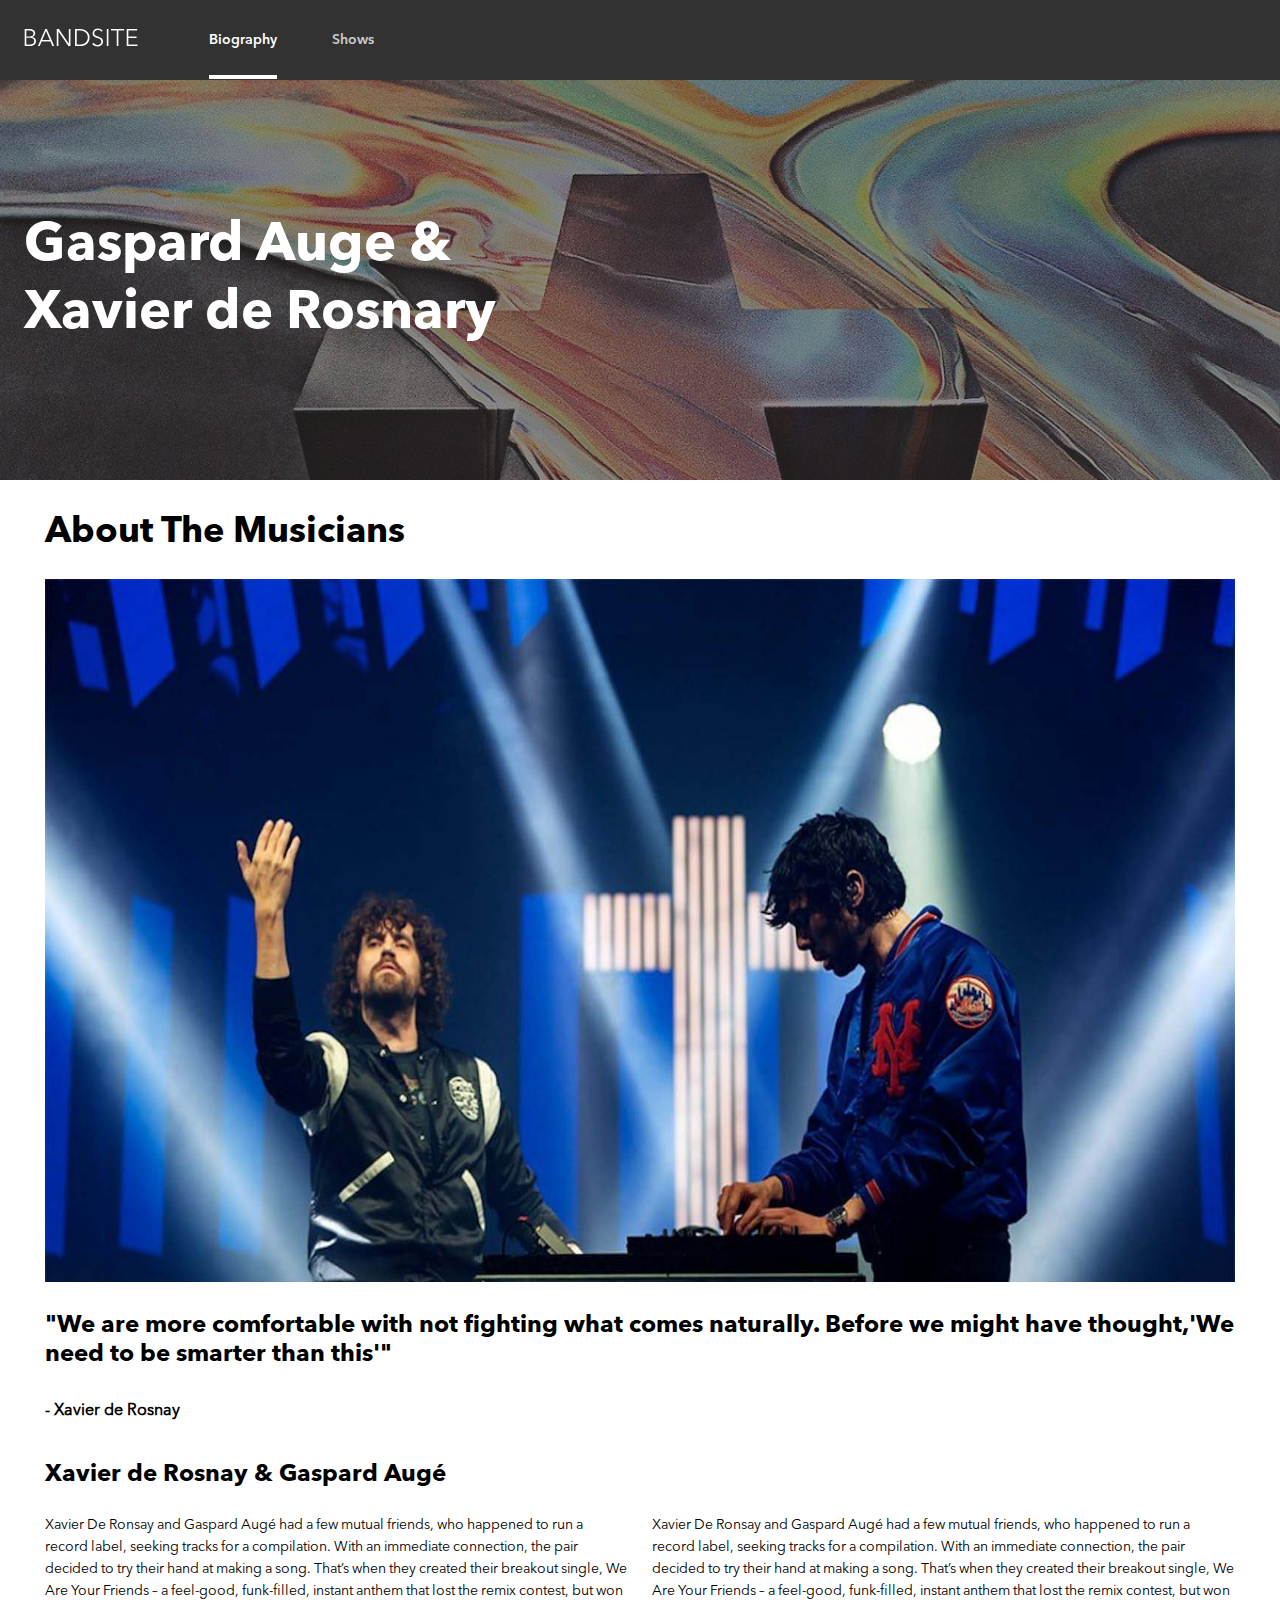
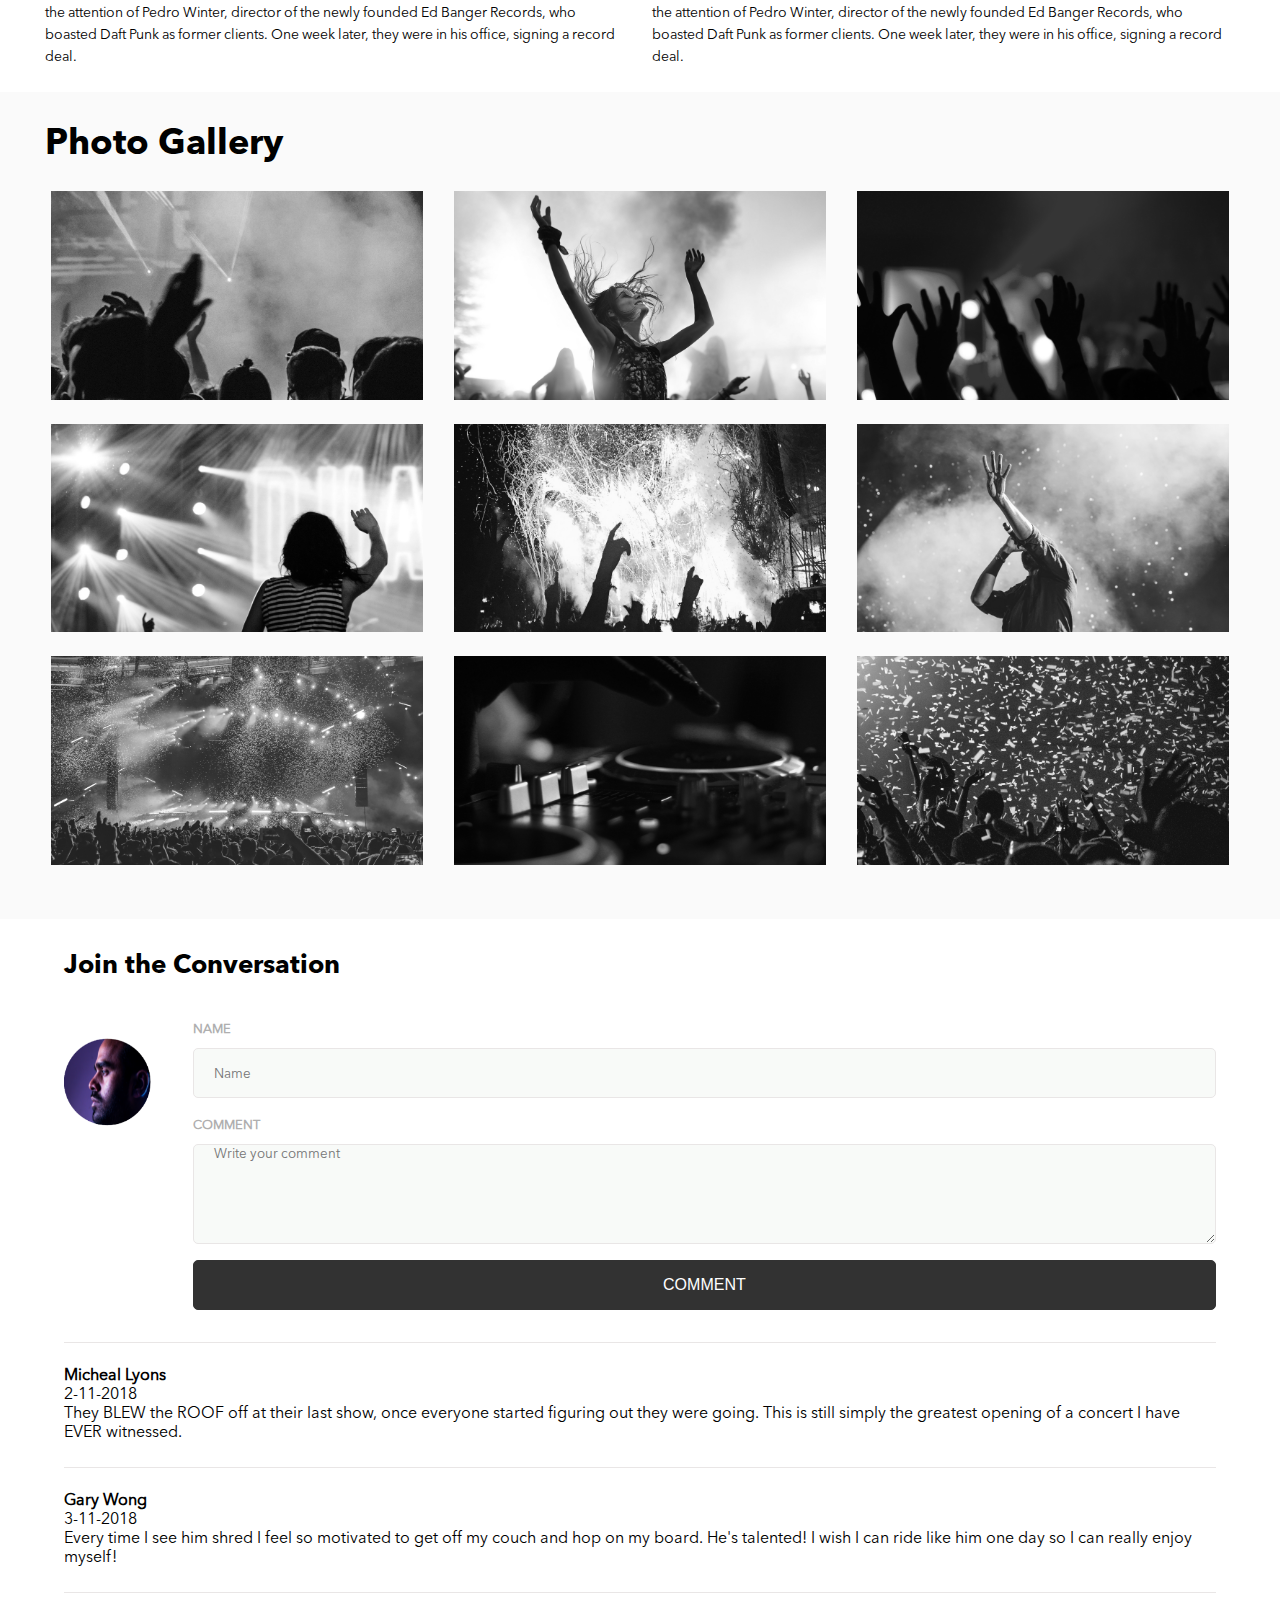
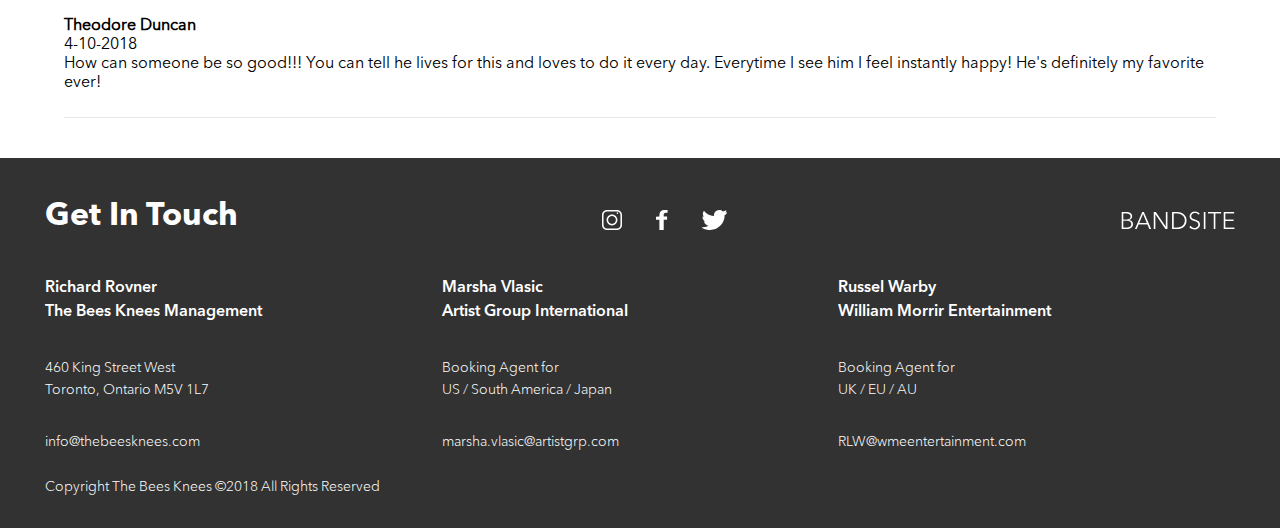
==== commit fb0e4129: "20200430 updates" ====
--- a/BandSite-Package-Sprint-2/index.html
+++ b/BandSite-Package-Sprint-2/index.html
@@ -95,20 +95,30 @@
     </article>
 
     <div class="comment">
-        <h2>Join the Conversation</h2>
+        <h2 class="comment__title">Join the Conversation</h2>
         <div class="comment-container">
             <div class="userImg">
                 <img src="./assets/images/userico.png" alt="userico">
             </div>
 
             <form class="liveCommentForm">
-                <h3>NAME</h3>
-                <input type="text" id="liveCommentForm-name-input" class="liveCommentForm__name" placeholder="Name" name="Name" />
-                <h3>COMMENT</h3>
-                <textarea type="text" id="liveCommentForm-input" class="liveCommentForm__input" placeholder="Write your comment"></textarea>
+                <h3 class="liveCommentForm__name">NAME</h3>
+
+                <input type="text" id="liveCommentForm-name-input" class="liveCommentForm__nameInput" placeholder="Name" name="userName" />
+
+                <h3 class="liveCommentForm__comment">COMMENT</h3>
+
+                <textarea type="text" id="liveCommentForm-input" class="liveCommentForm__input" placeholder="Write your comment" name="userComments"></textarea>
+
+                <div class="liveCommentForm__submit">
+                    <button type="submit">COMMENT</button>
+                </div>
+
             </form>
         </div>
     </div>
+
+    <div class="commentList"></div>
 
     <footer>
         <div class="footer-container">
--- a/BandSite-Package-Sprint-2/styles/main.css
+++ b/BandSite-Package-Sprint-2/styles/main.css
@@ -15,6 +15,7 @@
 h1,
 h2,
 h3,
+h4,
 h5,
 ul {
   padding: 0;
@@ -425,10 +426,14 @@
 .comment {
   width: 90%;
   margin: 0 auto;
-}
-
-.comment .userImg img {
-  width: 40px;
+  border-bottom: 1px solid #e9e6e6;
+}
+
+.comment__title {
+  font-size: 26px;
+  font-family: avenir next bold;
+  padding-top: 32px;
+  padding-bottom: 40px;
 }
 
 .comment .comment-container {
@@ -438,6 +443,119 @@
   -webkit-box-pack: justify;
       -ms-flex-pack: justify;
           justify-content: space-between;
+}
+
+.comment .comment-container .userImg img {
+  width: 70%;
+  padding-top: 15px;
+}
+
+.comment .liveCommentForm {
+  width: 100%;
+}
+
+.comment .liveCommentForm__name {
+  font-size: 0.8rem;
+  color: #AFAFAF;
+  padding-bottom: 10px;
+}
+
+.comment .liveCommentForm__nameInput {
+  width: 100%;
+  height: 50px;
+  background-color: #f8faf8;
+  border: 1px solid #e9e6e6;
+  border-radius: 5px;
+  padding-left: 10px;
+}
+
+.comment .liveCommentForm__nameInput:focus {
+  border: 2px solid #323232;
+  outline: 0;
+}
+
+.comment .liveCommentForm__nameInput::-webkit-input-placeholder {
+  font-family: avenir next regular;
+  padding-left: 10px;
+}
+
+.comment .liveCommentForm__nameInput:-ms-input-placeholder {
+  font-family: avenir next regular;
+  padding-left: 10px;
+}
+
+.comment .liveCommentForm__nameInput::-ms-input-placeholder {
+  font-family: avenir next regular;
+  padding-left: 10px;
+}
+
+.comment .liveCommentForm__nameInput::placeholder {
+  font-family: avenir next regular;
+  padding-left: 10px;
+}
+
+.comment .liveCommentForm__comment {
+  font-size: 0.8rem;
+  color: #AFAFAF;
+  padding-top: 20px;
+  padding-bottom: 10px;
+}
+
+.comment .liveCommentForm__input {
+  width: 100%;
+  height: 100px;
+  background-color: #f8faf8;
+  border: 1px solid #e9e6e6;
+  border-radius: 5px;
+  padding-left: 10px;
+}
+
+.comment .liveCommentForm__input:focus {
+  border: 2px solid #323232;
+  outline: 0;
+}
+
+.comment .liveCommentForm__input::-webkit-input-placeholder {
+  font-family: avenir next regular;
+  padding-left: 10px;
+}
+
+.comment .liveCommentForm__input:-ms-input-placeholder {
+  font-family: avenir next regular;
+  padding-left: 10px;
+}
+
+.comment .liveCommentForm__input::-ms-input-placeholder {
+  font-family: avenir next regular;
+  padding-left: 10px;
+}
+
+.comment .liveCommentForm__input::placeholder {
+  font-family: avenir next regular;
+  padding-left: 10px;
+}
+
+.comment .liveCommentForm__submit button {
+  width: 100%;
+  padding: 15px 0;
+  font-size: 1rem;
+  margin-top: 10px;
+  margin-bottom: 32px;
+  background-color: #323232;
+  color: #ffffff;
+  outline: 0;
+  border: 1px solid #323232;
+  border-radius: 5px;
+}
+
+.commentList {
+  width: 90%;
+  margin: 0 auto 40px auto;
+}
+
+.commentList .showComments {
+  padding: 24px 0;
+  border-bottom: 1px solid #e9e6e6;
 }
 
 footer {
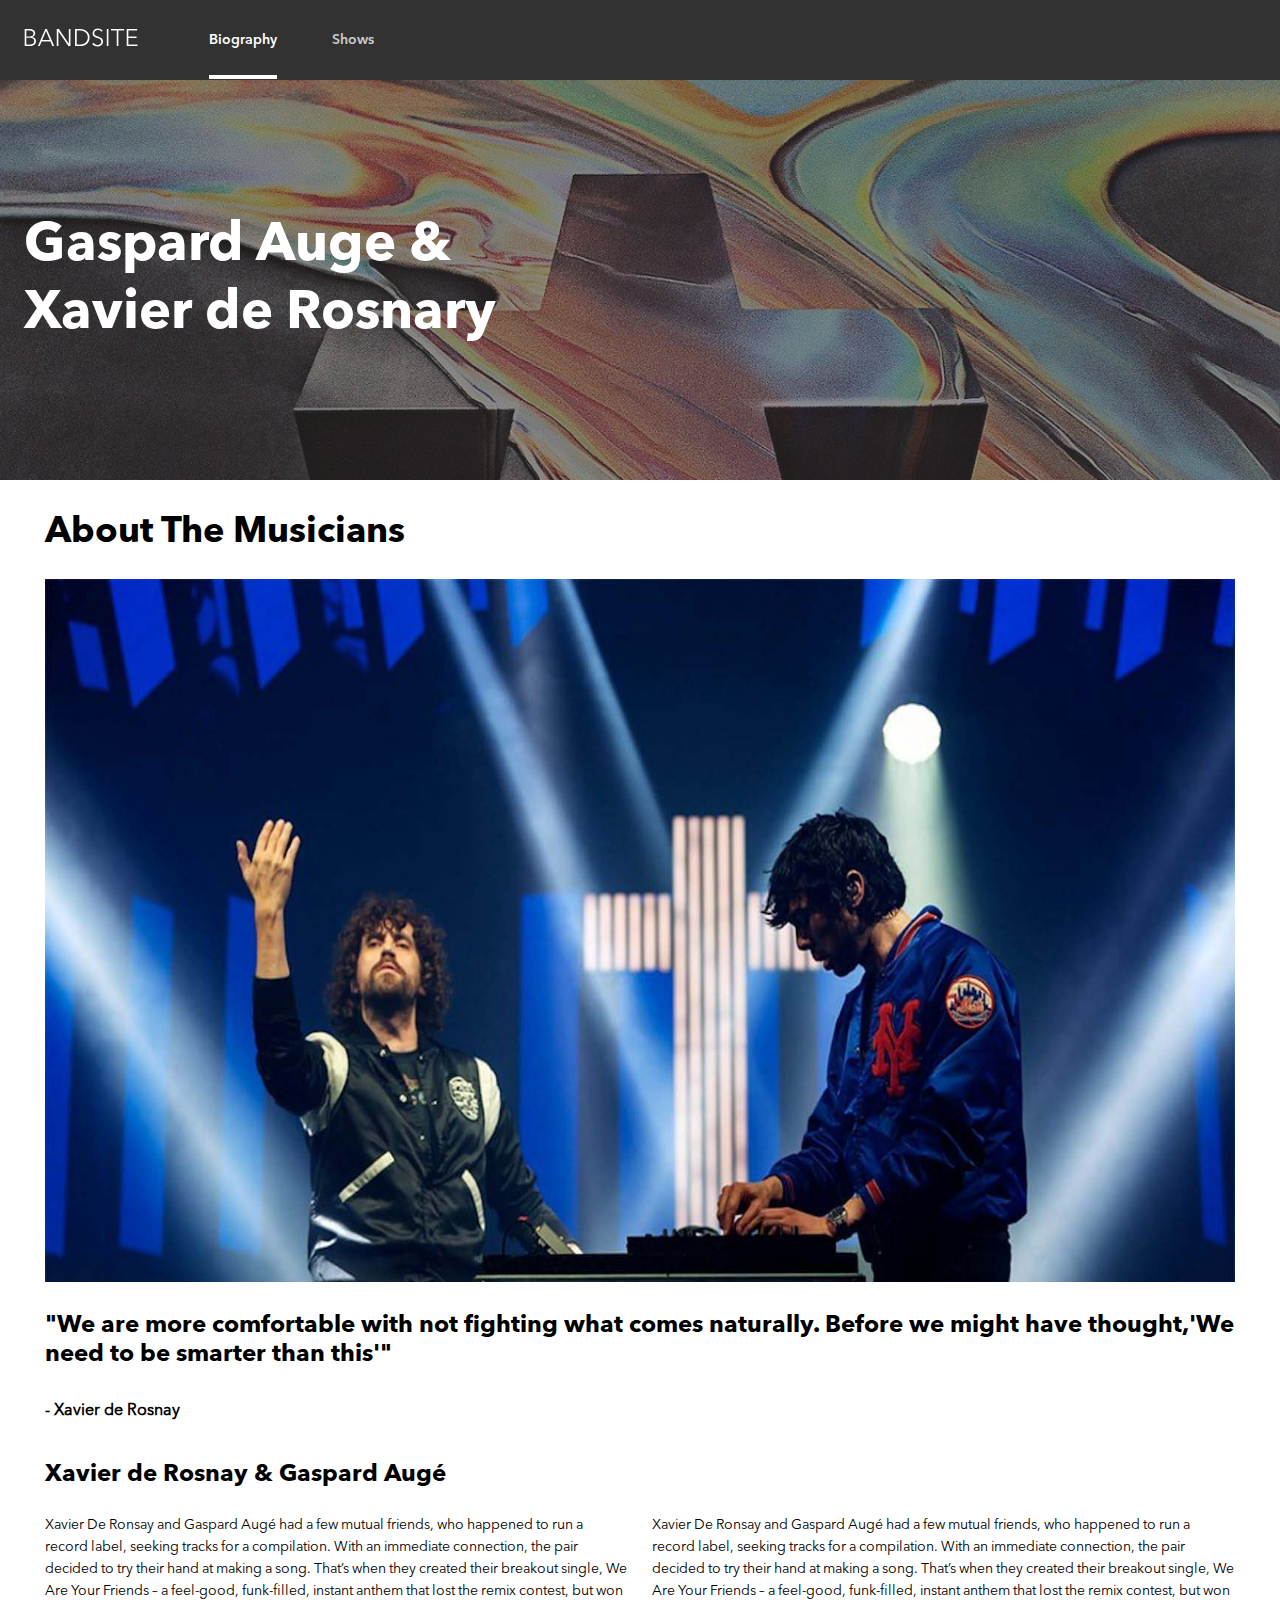
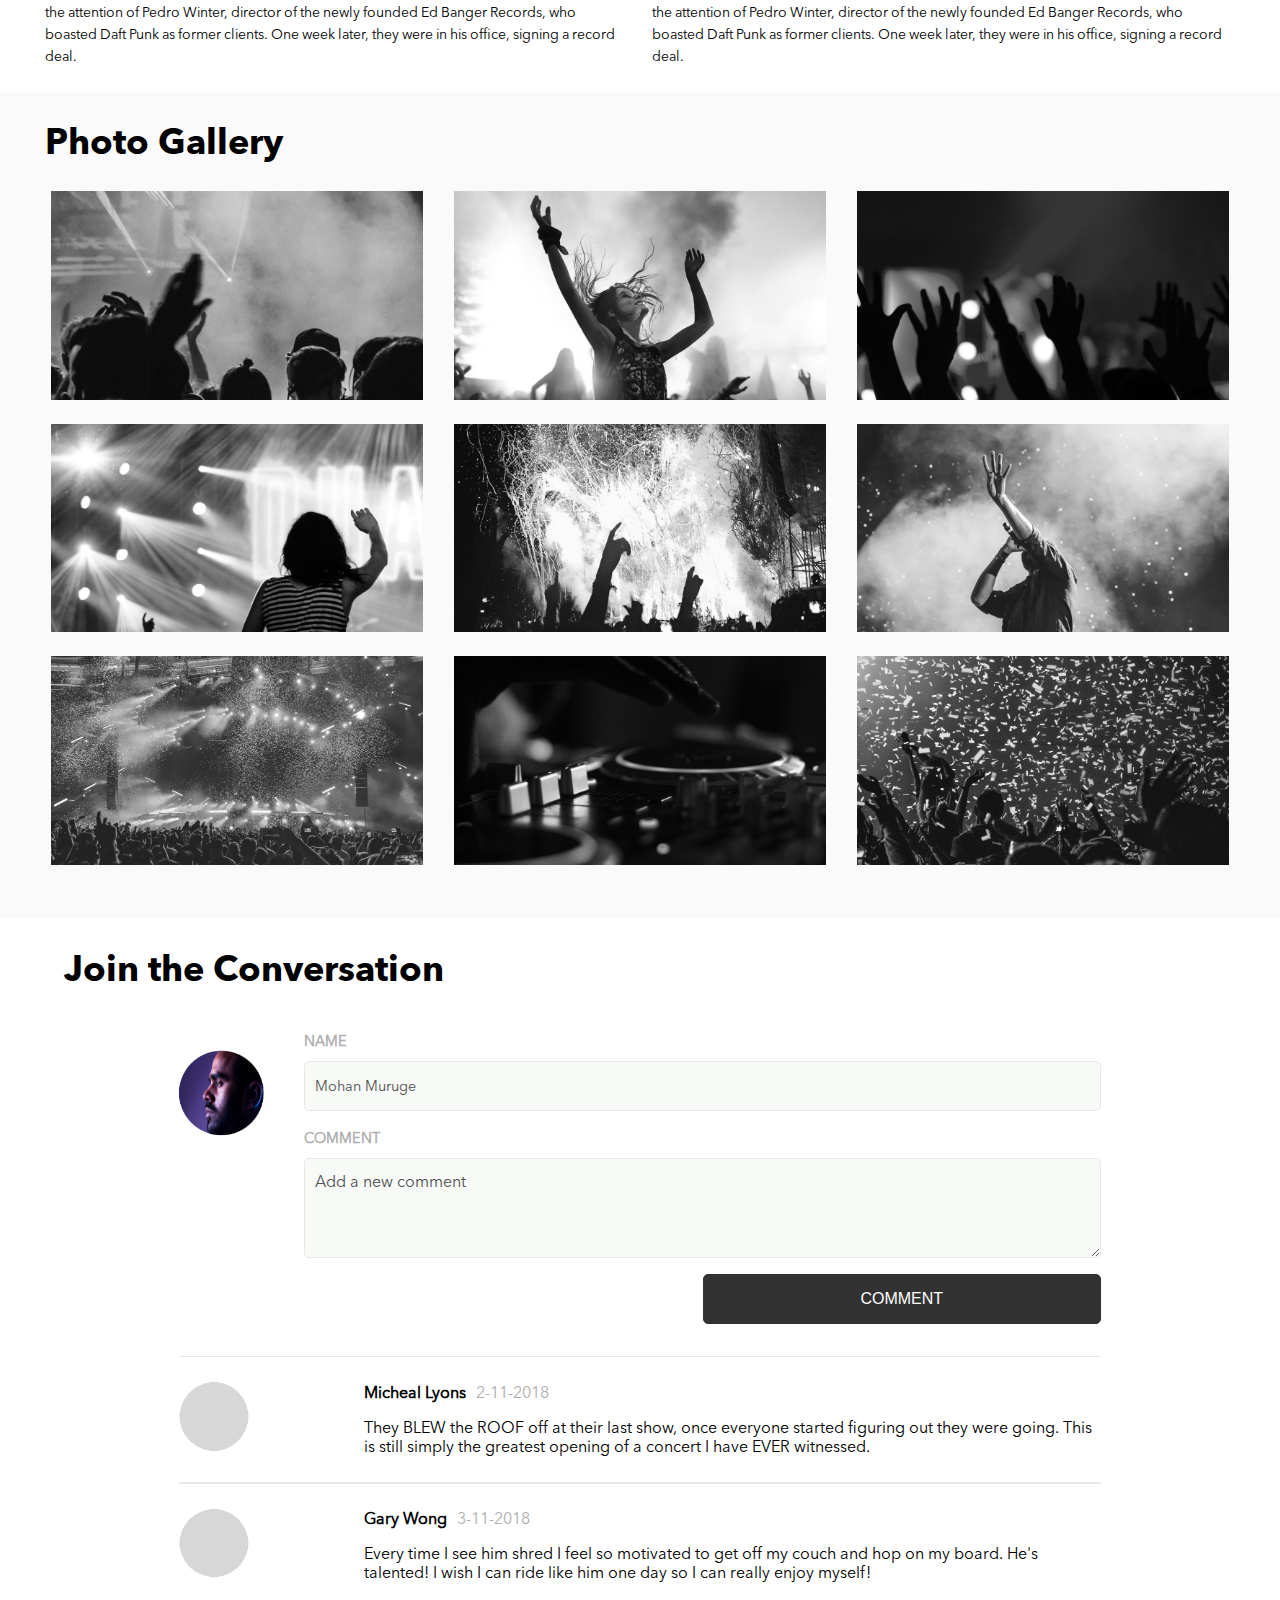
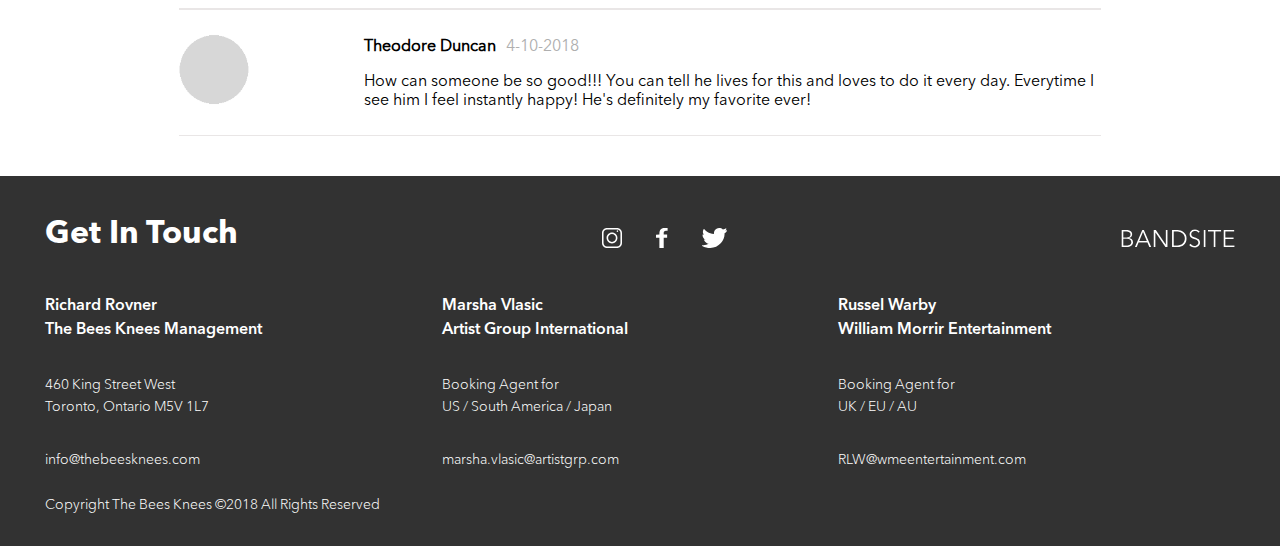
==== commit 1ce010fd: "Homepage comment section scss finish" ====
--- a/BandSite-Package-Sprint-2/index.html
+++ b/BandSite-Package-Sprint-2/index.html
@@ -104,11 +104,11 @@
             <form class="liveCommentForm">
                 <h3 class="liveCommentForm__name">NAME</h3>
 
-                <input type="text" id="liveCommentForm-name-input" class="liveCommentForm__nameInput" placeholder="Name" name="userName" />
+                <input type="text" id="liveCommentForm-name-input" class="liveCommentForm__nameInput" placeholder="Mohan Muruge" name="userName" />
 
                 <h3 class="liveCommentForm__comment">COMMENT</h3>
 
-                <textarea type="text" id="liveCommentForm-input" class="liveCommentForm__input" placeholder="Write your comment" name="userComments"></textarea>
+                <textarea type="text" id="liveCommentForm-input" class="liveCommentForm__input" placeholder="Add a new comment" name="userComments"></textarea>
 
                 <div class="liveCommentForm__submit">
                     <button type="submit">COMMENT</button>
--- a/BandSite-Package-Sprint-2/styles/main.css
+++ b/BandSite-Package-Sprint-2/styles/main.css
@@ -426,7 +426,6 @@
 .comment {
   width: 90%;
   margin: 0 auto;
-  border-bottom: 1px solid #e9e6e6;
 }
 
 .comment__title {
@@ -455,7 +454,7 @@
 }
 
 .comment .liveCommentForm__name {
-  font-size: 0.8rem;
+  font-size: 0.9rem;
   color: #AFAFAF;
   padding-bottom: 10px;
 }
@@ -476,26 +475,30 @@
 
 .comment .liveCommentForm__nameInput::-webkit-input-placeholder {
   font-family: avenir next regular;
-  padding-left: 10px;
+  font-size: 0.9rem;
+  color: #525252;
 }
 
 .comment .liveCommentForm__nameInput:-ms-input-placeholder {
   font-family: avenir next regular;
-  padding-left: 10px;
+  font-size: 0.9rem;
+  color: #525252;
 }
 
 .comment .liveCommentForm__nameInput::-ms-input-placeholder {
   font-family: avenir next regular;
-  padding-left: 10px;
+  font-size: 0.9rem;
+  color: #525252;
 }
 
 .comment .liveCommentForm__nameInput::placeholder {
   font-family: avenir next regular;
-  padding-left: 10px;
+  font-size: 0.9rem;
+  color: #525252;
 }
 
 .comment .liveCommentForm__comment {
-  font-size: 0.8rem;
+  font-size: 0.9rem;
   color: #AFAFAF;
   padding-top: 20px;
   padding-bottom: 10px;
@@ -508,6 +511,7 @@
   border: 1px solid #e9e6e6;
   border-radius: 5px;
   padding-left: 10px;
+  padding-top: 15px;
 }
 
 .comment .liveCommentForm__input:focus {
@@ -517,22 +521,26 @@
 
 .comment .liveCommentForm__input::-webkit-input-placeholder {
   font-family: avenir next regular;
-  padding-left: 10px;
+  font-size: 1rem;
+  color: #525252;
 }
 
 .comment .liveCommentForm__input:-ms-input-placeholder {
   font-family: avenir next regular;
-  padding-left: 10px;
+  font-size: 1rem;
+  color: #525252;
 }
 
 .comment .liveCommentForm__input::-ms-input-placeholder {
   font-family: avenir next regular;
-  padding-left: 10px;
+  font-size: 1rem;
+  color: #525252;
 }
 
 .comment .liveCommentForm__input::placeholder {
   font-family: avenir next regular;
-  padding-left: 10px;
+  font-size: 1rem;
+  color: #525252;
 }
 
 .comment .liveCommentForm__submit button {
@@ -556,6 +564,83 @@
 .commentList .showComments {
   padding: 24px 0;
   border-bottom: 1px solid #e9e6e6;
+  border-top: 1px solid #e9e6e6;
+  display: -webkit-box;
+  display: -ms-flexbox;
+  display: flex;
+  -webkit-box-pack: justify;
+      -ms-flex-pack: justify;
+          justify-content: space-between;
+}
+
+.commentList .showComments .userIconGreyWrapper img {
+  width: 50px;
+}
+
+.commentList .showComments .showCommentsWrapper {
+  display: -webkit-box;
+  display: -ms-flexbox;
+  display: flex;
+  -webkit-box-orient: vertical;
+  -webkit-box-direction: reverse;
+      -ms-flex-direction: column-reverse;
+          flex-direction: column-reverse;
+  width: 80%;
+}
+
+.commentList .showComments .showCommentsWrapper__Ex {
+  display: -webkit-box;
+  display: -ms-flexbox;
+  display: flex;
+  -webkit-box-pack: justify;
+      -ms-flex-pack: justify;
+          justify-content: space-between;
+  padding-bottom: 16px;
+}
+
+.commentList .showComments .showCommentsWrapper__Ex time {
+  color: #AFAFAF;
+}
+
+@media (min-width: 768px) {
+  .comment__title {
+    font-size: 36px;
+    font-family: avenir next bold;
+  }
+  .comment-container {
+    width: 80%;
+    margin: 0 auto;
+  }
+  .comment-container .liveCommentForm__submit button {
+    width: 50%;
+    float: right;
+  }
+  .commentList {
+    width: 72%;
+  }
+  .commentList .showComments .userIconGreyWrapper img {
+    width: 70px;
+  }
+  .commentList .showComments .showCommentsWrapper__Ex {
+    -webkit-box-pack: initial;
+        -ms-flex-pack: initial;
+            justify-content: initial;
+  }
+  .commentList .showComments .showCommentsWrapper__Ex time {
+    padding-left: 10px;
+  }
+}
+
+@media (min-width: 1440px) {
+  .comment {
+    width: 75%;
+  }
+  .comment .comment-container {
+    width: 50%;
+  }
+  .commentList {
+    width: 38%;
+  }
 }
 
 footer {
